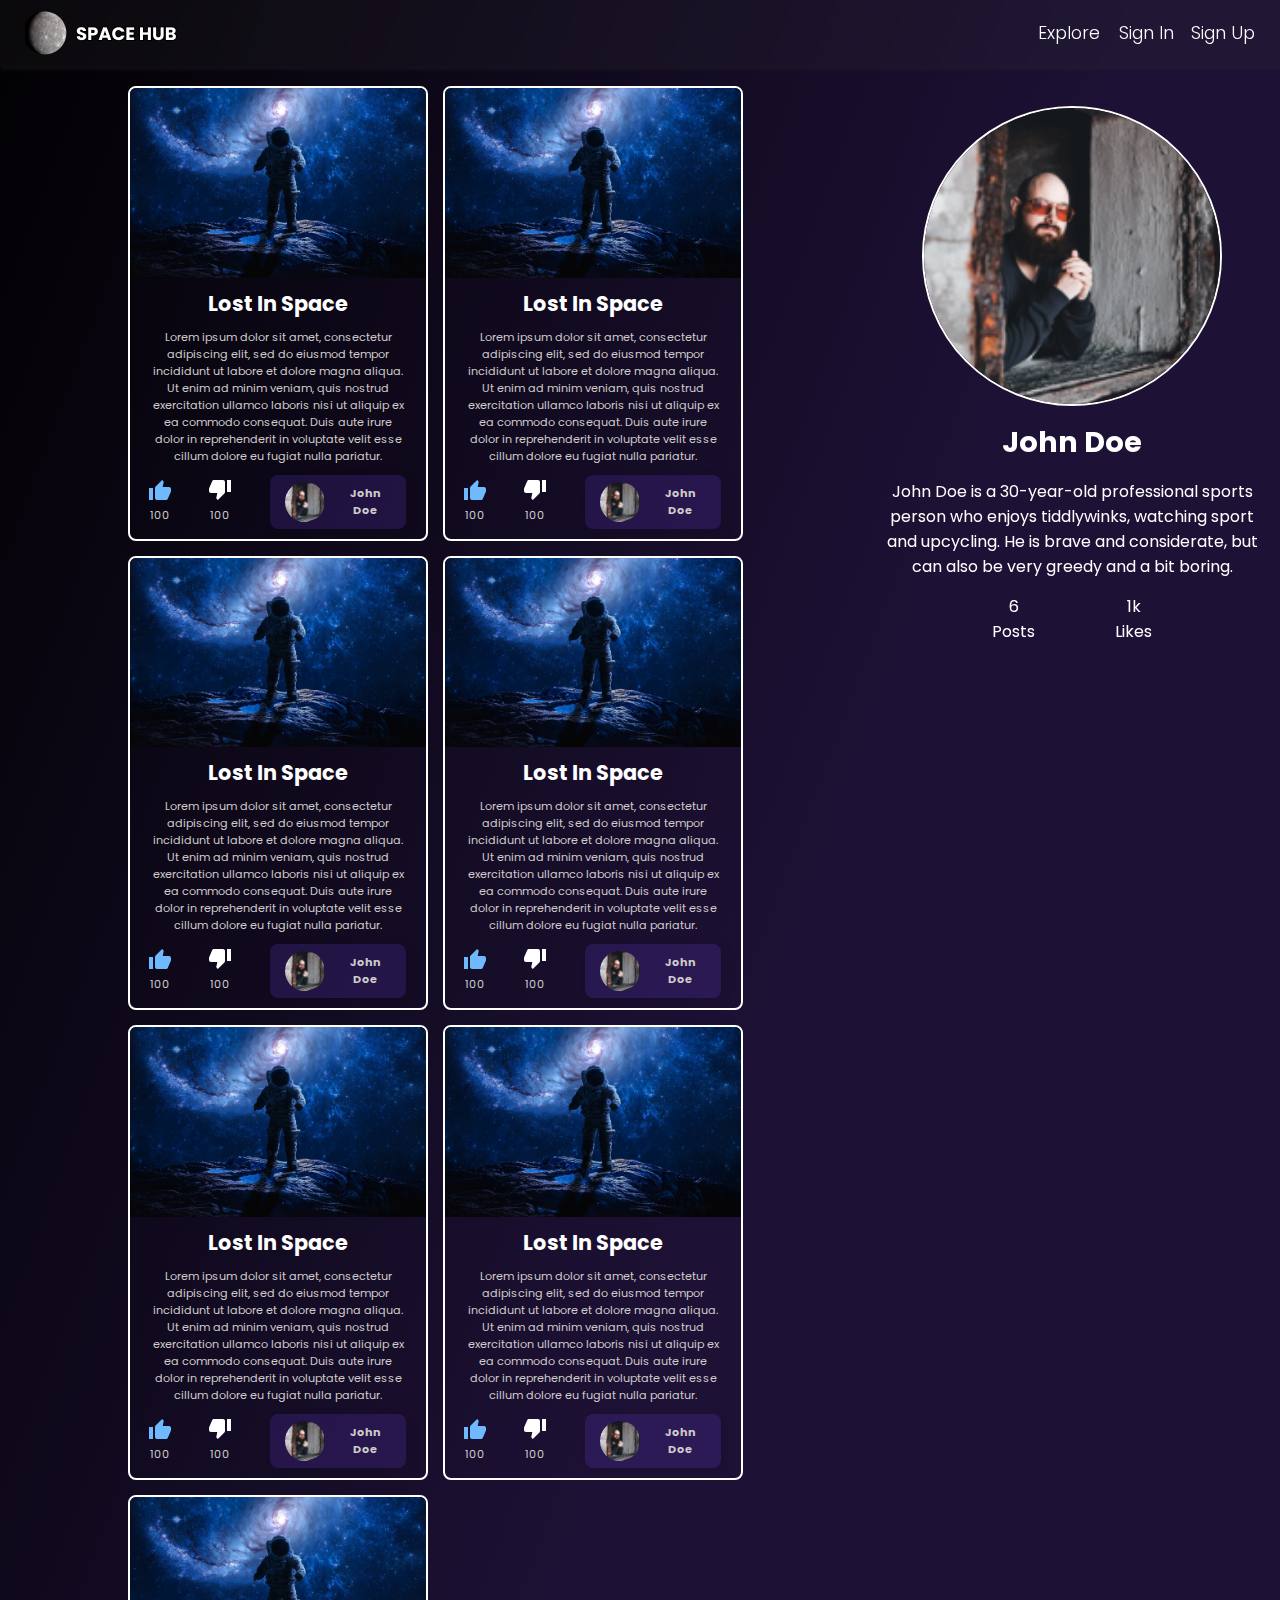
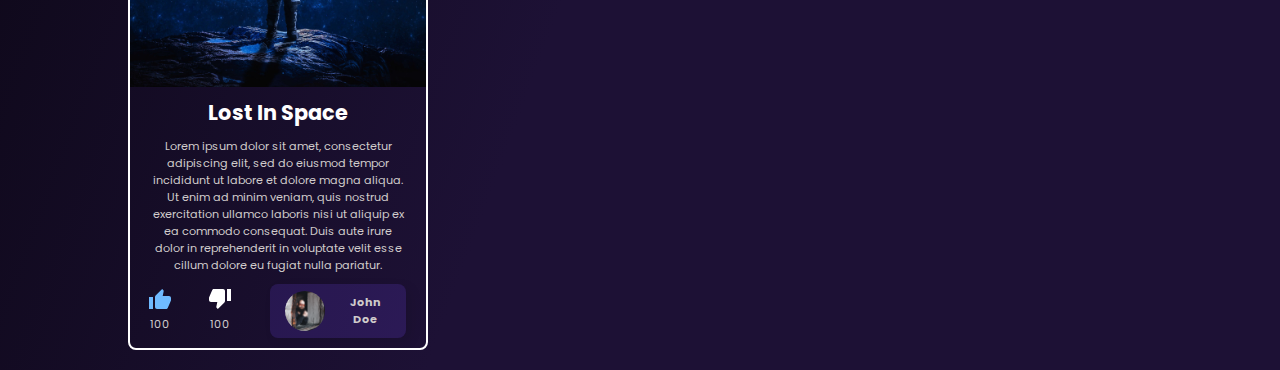
==== templates/profile.html @ 118d3863 "new" ====
<!DOCTYPE html>
<html lang="en">
  <head>
    <meta charset="UTF-8" />
    <meta http-equiv="X-UA-Compatible" content="IE=edge" />
    <meta name="viewport" content="width=device-width, initial-scale=1.0" />
    <title>SPACE HUB | My Profile</title>
    <link rel="stylesheet" href="../css/style.css" />
    <link rel="stylesheet" href="../css/profile.css" />
  </head>
  <body>
    <header>
      <div class="container navbar">
        <img src="../assets/SH_logo.png" alt="logo" />
        <div class="navbar__navigations">
          <a href="./explore.html">Explore</a>
          <a href="./signin.html">Sign In</a>
          <a href="./signup.html">Sign Up</a>
        </div>
      </div>
    </header>

    <main class="container">
      <div class="post--list">
        <div class="card">
          <img src="../assets/astronaut.png" id="post-img" />
          <h3>Lost In Space</h3>
          <p>
            Lorem ipsum dolor sit amet, consectetur adipiscing elit, sed do
            eiusmod tempor incididunt ut labore et dolore magna aliqua. Ut enim
            ad minim veniam, quis nostrud exercitation ullamco laboris nisi ut
            aliquip ex ea commodo consequat. Duis aute irure dolor in
            reprehenderit in voluptate velit esse cillum dolore eu fugiat nulla
            pariatur.
          </p>
          <div class="card-interactions">
            <div class="card-interactions__buttons">
              <div>
                <svg
                  width="22"
                  height="20"
                  viewBox="0 0 22 20"
                  fill="none"
                  xmlns="http://www.w3.org/2000/svg"
                >
                  <path
                    d="M0 20H4V8H0V20ZM22 9C22 7.9 21.1 7 20 7H13.69L14.64 2.43L14.67 2.11C14.67 1.7 14.5 1.32 14.23 1.05L13.17 0L6.59 6.59C6.22 6.95 6 7.45 6 8V18C6 19.1 6.9 20 8 20H17C17.83 20 18.54 19.5 18.84 18.78L21.86 11.73C21.95 11.5 22 11.26 22 11V9Z"
                    fill="#6FBAFF"
                  />
                </svg>
                <p>100</p>
              </div>
              <div>
                <svg
                  width="22"
                  height="20"
                  viewBox="0 0 22 20"
                  fill="none"
                  xmlns="http://www.w3.org/2000/svg"
                >
                  <path
                    d="M14 0H5C4.17 0 3.46 0.5 3.16 1.22L0.14 8.27C0.05 8.5 0 8.74 0 9V11C0 12.1 0.9 13 2 13H8.31L7.36 17.57L7.33 17.89C7.33 18.3 7.5 18.68 7.77 18.95L8.83 20L15.42 13.41C15.78 13.05 16 12.55 16 12V2C16 0.9 15.1 0 14 0ZM18 0V12H22V0H18Z"
                    fill="white"
                  />
                </svg>
                <p>100</p>
              </div>
            </div>

            <div class="profile__button">
              <img src="../assets/profile.png" />
              <p>John Doe</p>
            </div>
          </div>
        </div>

        <div class="card">
          <img src="../assets/astronaut.png" id="post-img" />
          <h3>Lost In Space</h3>
          <p>
            Lorem ipsum dolor sit amet, consectetur adipiscing elit, sed do
            eiusmod tempor incididunt ut labore et dolore magna aliqua. Ut enim
            ad minim veniam, quis nostrud exercitation ullamco laboris nisi ut
            aliquip ex ea commodo consequat. Duis aute irure dolor in
            reprehenderit in voluptate velit esse cillum dolore eu fugiat nulla
            pariatur.
          </p>
          <div class="card-interactions">
            <div class="card-interactions__buttons">
              <div>
                <svg
                  width="22"
                  height="20"
                  viewBox="0 0 22 20"
                  fill="none"
                  xmlns="http://www.w3.org/2000/svg"
                >
                  <path
                    d="M0 20H4V8H0V20ZM22 9C22 7.9 21.1 7 20 7H13.69L14.64 2.43L14.67 2.11C14.67 1.7 14.5 1.32 14.23 1.05L13.17 0L6.59 6.59C6.22 6.95 6 7.45 6 8V18C6 19.1 6.9 20 8 20H17C17.83 20 18.54 19.5 18.84 18.78L21.86 11.73C21.95 11.5 22 11.26 22 11V9Z"
                    fill="#6FBAFF"
                  />
                </svg>
                <p>100</p>
              </div>
              <div>
                <svg
                  width="22"
                  height="20"
                  viewBox="0 0 22 20"
                  fill="none"
                  xmlns="http://www.w3.org/2000/svg"
                >
                  <path
                    d="M14 0H5C4.17 0 3.46 0.5 3.16 1.22L0.14 8.27C0.05 8.5 0 8.74 0 9V11C0 12.1 0.9 13 2 13H8.31L7.36 17.57L7.33 17.89C7.33 18.3 7.5 18.68 7.77 18.95L8.83 20L15.42 13.41C15.78 13.05 16 12.55 16 12V2C16 0.9 15.1 0 14 0ZM18 0V12H22V0H18Z"
                    fill="white"
                  />
                </svg>
                <p>100</p>
              </div>
            </div>

            <div class="profile__button">
              <img src="../assets/profile.png" />
              <p>John Doe</p>
            </div>
          </div>
        </div>

        <div class="card">
          <img src="../assets/astronaut.png" id="post-img" />
          <h3>Lost In Space</h3>
          <p>
            Lorem ipsum dolor sit amet, consectetur adipiscing elit, sed do
            eiusmod tempor incididunt ut labore et dolore magna aliqua. Ut enim
            ad minim veniam, quis nostrud exercitation ullamco laboris nisi ut
            aliquip ex ea commodo consequat. Duis aute irure dolor in
            reprehenderit in voluptate velit esse cillum dolore eu fugiat nulla
            pariatur.
          </p>
          <div class="card-interactions">
            <div class="card-interactions__buttons">
              <div>
                <svg
                  width="22"
                  height="20"
                  viewBox="0 0 22 20"
                  fill="none"
                  xmlns="http://www.w3.org/2000/svg"
                >
                  <path
                    d="M0 20H4V8H0V20ZM22 9C22 7.9 21.1 7 20 7H13.69L14.64 2.43L14.67 2.11C14.67 1.7 14.5 1.32 14.23 1.05L13.17 0L6.59 6.59C6.22 6.95 6 7.45 6 8V18C6 19.1 6.9 20 8 20H17C17.83 20 18.54 19.5 18.84 18.78L21.86 11.73C21.95 11.5 22 11.26 22 11V9Z"
                    fill="#6FBAFF"
                  />
                </svg>
                <p>100</p>
              </div>
              <div>
                <svg
                  width="22"
                  height="20"
                  viewBox="0 0 22 20"
                  fill="none"
                  xmlns="http://www.w3.org/2000/svg"
                >
                  <path
                    d="M14 0H5C4.17 0 3.46 0.5 3.16 1.22L0.14 8.27C0.05 8.5 0 8.74 0 9V11C0 12.1 0.9 13 2 13H8.31L7.36 17.57L7.33 17.89C7.33 18.3 7.5 18.68 7.77 18.95L8.83 20L15.42 13.41C15.78 13.05 16 12.55 16 12V2C16 0.9 15.1 0 14 0ZM18 0V12H22V0H18Z"
                    fill="white"
                  />
                </svg>
                <p>100</p>
              </div>
            </div>

            <div class="profile__button">
              <img src="../assets/profile.png" />
              <p>John Doe</p>
            </div>
          </div>
        </div>

        <div class="card">
          <img src="../assets/astronaut.png" id="post-img" />
          <h3>Lost In Space</h3>
          <p>
            Lorem ipsum dolor sit amet, consectetur adipiscing elit, sed do
            eiusmod tempor incididunt ut labore et dolore magna aliqua. Ut enim
            ad minim veniam, quis nostrud exercitation ullamco laboris nisi ut
            aliquip ex ea commodo consequat. Duis aute irure dolor in
            reprehenderit in voluptate velit esse cillum dolore eu fugiat nulla
            pariatur.
          </p>
          <div class="card-interactions">
            <div class="card-interactions__buttons">
              <div>
                <svg
                  width="22"
                  height="20"
                  viewBox="0 0 22 20"
                  fill="none"
                  xmlns="http://www.w3.org/2000/svg"
                >
                  <path
                    d="M0 20H4V8H0V20ZM22 9C22 7.9 21.1 7 20 7H13.69L14.64 2.43L14.67 2.11C14.67 1.7 14.5 1.32 14.23 1.05L13.17 0L6.59 6.59C6.22 6.95 6 7.45 6 8V18C6 19.1 6.9 20 8 20H17C17.83 20 18.54 19.5 18.84 18.78L21.86 11.73C21.95 11.5 22 11.26 22 11V9Z"
                    fill="#6FBAFF"
                  />
                </svg>
                <p>100</p>
              </div>
              <div>
                <svg
                  width="22"
                  height="20"
                  viewBox="0 0 22 20"
                  fill="none"
                  xmlns="http://www.w3.org/2000/svg"
                >
                  <path
                    d="M14 0H5C4.17 0 3.46 0.5 3.16 1.22L0.14 8.27C0.05 8.5 0 8.74 0 9V11C0 12.1 0.9 13 2 13H8.31L7.36 17.57L7.33 17.89C7.33 18.3 7.5 18.68 7.77 18.95L8.83 20L15.42 13.41C15.78 13.05 16 12.55 16 12V2C16 0.9 15.1 0 14 0ZM18 0V12H22V0H18Z"
                    fill="white"
                  />
                </svg>
                <p>100</p>
              </div>
            </div>

            <div class="profile__button">
              <img src="../assets/profile.png" />
              <p>John Doe</p>
            </div>
          </div>
        </div>
        <div class="card">
          <img src="../assets/astronaut.png" id="post-img" />
          <h3>Lost In Space</h3>
          <p>
            Lorem ipsum dolor sit amet, consectetur adipiscing elit, sed do
            eiusmod tempor incididunt ut labore et dolore magna aliqua. Ut enim
            ad minim veniam, quis nostrud exercitation ullamco laboris nisi ut
            aliquip ex ea commodo consequat. Duis aute irure dolor in
            reprehenderit in voluptate velit esse cillum dolore eu fugiat nulla
            pariatur.
          </p>
          <div class="card-interactions">
            <div class="card-interactions__buttons">
              <div>
                <svg
                  width="22"
                  height="20"
                  viewBox="0 0 22 20"
                  fill="none"
                  xmlns="http://www.w3.org/2000/svg"
                >
                  <path
                    d="M0 20H4V8H0V20ZM22 9C22 7.9 21.1 7 20 7H13.69L14.64 2.43L14.67 2.11C14.67 1.7 14.5 1.32 14.23 1.05L13.17 0L6.59 6.59C6.22 6.95 6 7.45 6 8V18C6 19.1 6.9 20 8 20H17C17.83 20 18.54 19.5 18.84 18.78L21.86 11.73C21.95 11.5 22 11.26 22 11V9Z"
                    fill="#6FBAFF"
                  />
                </svg>
                <p>100</p>
              </div>
              <div>
                <svg
                  width="22"
                  height="20"
                  viewBox="0 0 22 20"
                  fill="none"
                  xmlns="http://www.w3.org/2000/svg"
                >
                  <path
                    d="M14 0H5C4.17 0 3.46 0.5 3.16 1.22L0.14 8.27C0.05 8.5 0 8.74 0 9V11C0 12.1 0.9 13 2 13H8.31L7.36 17.57L7.33 17.89C7.33 18.3 7.5 18.68 7.77 18.95L8.83 20L15.42 13.41C15.78 13.05 16 12.55 16 12V2C16 0.9 15.1 0 14 0ZM18 0V12H22V0H18Z"
                    fill="white"
                  />
                </svg>
                <p>100</p>
              </div>
            </div>

            <div class="profile__button">
              <img src="../assets/profile.png" />
              <p>John Doe</p>
            </div>
          </div>
        </div>
        <div class="card">
          <img src="../assets/astronaut.png" id="post-img" />
          <h3>Lost In Space</h3>
          <p>
            Lorem ipsum dolor sit amet, consectetur adipiscing elit, sed do
            eiusmod tempor incididunt ut labore et dolore magna aliqua. Ut enim
            ad minim veniam, quis nostrud exercitation ullamco laboris nisi ut
            aliquip ex ea commodo consequat. Duis aute irure dolor in
            reprehenderit in voluptate velit esse cillum dolore eu fugiat nulla
            pariatur.
          </p>
          <div class="card-interactions">
            <div class="card-interactions__buttons">
              <div>
                <svg
                  width="22"
                  height="20"
                  viewBox="0 0 22 20"
                  fill="none"
                  xmlns="http://www.w3.org/2000/svg"
                >
                  <path
                    d="M0 20H4V8H0V20ZM22 9C22 7.9 21.1 7 20 7H13.69L14.64 2.43L14.67 2.11C14.67 1.7 14.5 1.32 14.23 1.05L13.17 0L6.59 6.59C6.22 6.95 6 7.45 6 8V18C6 19.1 6.9 20 8 20H17C17.83 20 18.54 19.5 18.84 18.78L21.86 11.73C21.95 11.5 22 11.26 22 11V9Z"
                    fill="#6FBAFF"
                  />
                </svg>
                <p>100</p>
              </div>
              <div>
                <svg
                  width="22"
                  height="20"
                  viewBox="0 0 22 20"
                  fill="none"
                  xmlns="http://www.w3.org/2000/svg"
                >
                  <path
                    d="M14 0H5C4.17 0 3.46 0.5 3.16 1.22L0.14 8.27C0.05 8.5 0 8.74 0 9V11C0 12.1 0.9 13 2 13H8.31L7.36 17.57L7.33 17.89C7.33 18.3 7.5 18.68 7.77 18.95L8.83 20L15.42 13.41C15.78 13.05 16 12.55 16 12V2C16 0.9 15.1 0 14 0ZM18 0V12H22V0H18Z"
                    fill="white"
                  />
                </svg>
                <p>100</p>
              </div>
            </div>

            <div class="profile__button">
              <img src="../assets/profile.png" />
              <p>John Doe</p>
            </div>
          </div>
        </div>
        <div class="card">
          <img src="../assets/astronaut.png" id="post-img" />
          <h3>Lost In Space</h3>
          <p>
            Lorem ipsum dolor sit amet, consectetur adipiscing elit, sed do
            eiusmod tempor incididunt ut labore et dolore magna aliqua. Ut enim
            ad minim veniam, quis nostrud exercitation ullamco laboris nisi ut
            aliquip ex ea commodo consequat. Duis aute irure dolor in
            reprehenderit in voluptate velit esse cillum dolore eu fugiat nulla
            pariatur.
          </p>
          <div class="card-interactions">
            <div class="card-interactions__buttons">
              <div>
                <svg
                  width="22"
                  height="20"
                  viewBox="0 0 22 20"
                  fill="none"
                  xmlns="http://www.w3.org/2000/svg"
                >
                  <path
                    d="M0 20H4V8H0V20ZM22 9C22 7.9 21.1 7 20 7H13.69L14.64 2.43L14.67 2.11C14.67 1.7 14.5 1.32 14.23 1.05L13.17 0L6.59 6.59C6.22 6.95 6 7.45 6 8V18C6 19.1 6.9 20 8 20H17C17.83 20 18.54 19.5 18.84 18.78L21.86 11.73C21.95 11.5 22 11.26 22 11V9Z"
                    fill="#6FBAFF"
                  />
                </svg>
                <p>100</p>
              </div>
              <div>
                <svg
                  width="22"
                  height="20"
                  viewBox="0 0 22 20"
                  fill="none"
                  xmlns="http://www.w3.org/2000/svg"
                >
                  <path
                    d="M14 0H5C4.17 0 3.46 0.5 3.16 1.22L0.14 8.27C0.05 8.5 0 8.74 0 9V11C0 12.1 0.9 13 2 13H8.31L7.36 17.57L7.33 17.89C7.33 18.3 7.5 18.68 7.77 18.95L8.83 20L15.42 13.41C15.78 13.05 16 12.55 16 12V2C16 0.9 15.1 0 14 0ZM18 0V12H22V0H18Z"
                    fill="white"
                  />
                </svg>
                <p>100</p>
              </div>
            </div>

            <div class="profile__button">
              <img src="../assets/profile.png" />
              <p>John Doe</p>
            </div>
          </div>
        </div>
      </div>

      <aside>
        <div class="profile-details-wrapper">
          <img src="../assets/profile.png" id="profile" />
          <h2>John Doe</h2>
          <p>
            John Doe is a 30-year-old professional sports person who enjoys
            tiddlywinks, watching sport and upcycling. He is brave and
            considerate, but can also be very greedy and a bit boring.
          </p>
          <div class="profile-data">
            <div>
              <p>6</p>
              <p>Posts</p>
            </div>
            <div>
              <p>1k</p>
              <p>Likes</p>
            </div>
          </div>
        </div>
      </aside>
    </main>
  </body>
</html>
---- css/style.css ----
@import url('https://fonts.googleapis.com/css2?family=Poppins&display=swap');

* {
  margin: 0;
  padding: 0;
  box-sizing: border-box;
}

html {
  font-family: 'Poppins', sans-serif;
}

body {
  background: linear-gradient(110.27deg, #020103 0%, #1d1135 57.52%);
  min-height: 100vh;
}

.container {
  max-width: 1800px;
  margin: 0 auto;
}

header {
  padding: 10px;
  background: rgba(51, 51, 51, 0.17);
  box-shadow: 0px 4px 4px rgba(57, 57, 57, 0.21);
  backdrop-filter: blur(4px);
  position: sticky;
  top: 0px;
  z-index: 100;
}
.navbar {
  display: flex;
  justify-content: space-between;
  align-items: center;
  margin: 0 auto;
  padding: 0 15px;
}

.navbar__navigations {
  display: grid;
  grid-template-columns: 1fr 1fr 1fr;
  grid-gap: 13px;
  justify-content: center;
  align-items: center;
  text-align: center;
}

.navbar__navigations a {
  color: #ffffff;
  font-weight: 300;
  font-size: 1.1rem;
  cursor: pointer;
  transition: 500ms;
  text-decoration: none;
}

.navbar__navigations a:hover {
  color: #bbbbbb;
}
---- css/profile.css ----
main {
  width: 80vw;
  padding: 20px 0px 0px 0px;
  display: flex;
  padding-bottom: 20px;
}

.post--list {
  width: 70%;
  display: grid;
  grid-template-columns: repeat(auto-fit, 300px);
  grid-gap: 15px;
}

.profile-details-wrapper {
    position: fixed;
    max-width: 450px;
}

aside {
  width: 30%;
  height: 100%;
  padding: 20px;
}

aside .profile-details-wrapper {
  display: grid;
  grid-template-rows: auto auto auto auto 1fr;
  grid-gap: 15px;
  text-align: center;
  align-items: center;
  justify-content: center;
  color: white;
  /* position: fixed;
  right: 120px; */
}

#profile {
  margin: 0 auto;
  width: 300px;
  max-width: 500px;
  min-width: 250px;
  border-radius: 50%;
  border: 2px solid #ffffff;
}

aside .profile-details-wrapper h2 {
  font-size: 1.8rem;
  font-weight: bolder;
}

.profile-data {
  margin: 0 auto;
  display: grid;
  grid-template-columns: auto auto;
  grid-gap: 40px;
  justify-content: space-between;
}

.card {
  max-width: 500px;
  width: 300px;
  height: fit-content;
  color: white;
  border: 2px solid white;
  display: grid;
  grid-template-rows: auto auto auto 1fr;
  grid-gap: 10px;
  text-align: center;
  border-radius: 8px;
  overflow: hidden;
  cursor: pointer;
}

.card h3 {
  font-size: 1.3rem;
}

.card p {
  font-size: 0.7rem;
  color: #cfcbcb;
}

.card h3,
p {
  margin: 0 20px;
}

#post-img {
  width: 100%;
}

.card-interactions {
  display: grid;
  grid-template-columns: auto auto;
  margin-bottom: 10px;
}

.card-interactions__buttons {
  display: flex;
  justify-content: space-around;
  align-items: center;
}

.profile__button {
  display: flex;
  align-items: center;
  justify-content: space-around;
  padding: 7px 15px;
  margin: 0 20px;
  font-weight: bolder;
  background: rgba(118, 73, 254, 0.17);
  box-shadow: 5px 4px 12px rgba(0, 0, 0, 0.09);
  border-radius: 4px;
  border-radius: 8px;
}

.profile__button p {
  font-size: 0.7rem;
  margin: 0;
  margin-left: 15px;
}

.profile__button img {
  width: 40px;
  border-radius: 50%;
}

.card-interactions__buttons div svg {
  cursor: pointer;
}
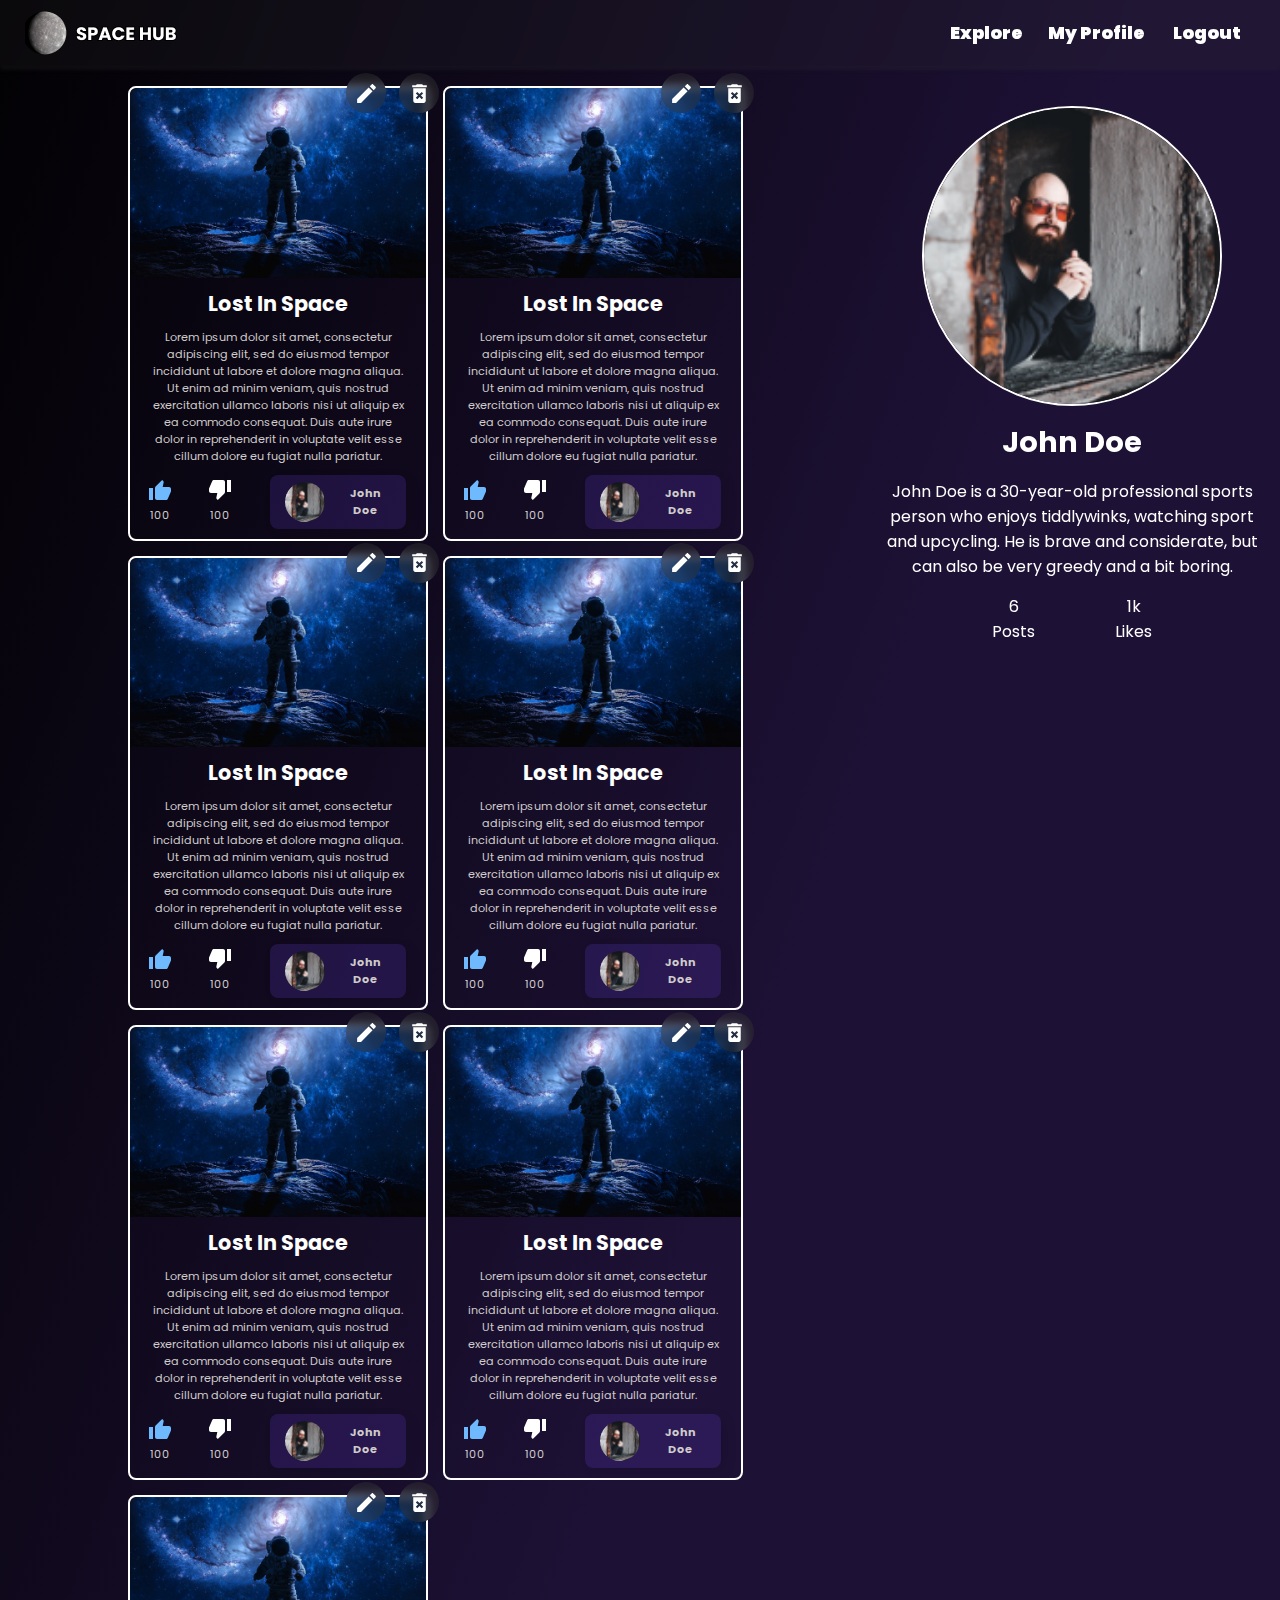
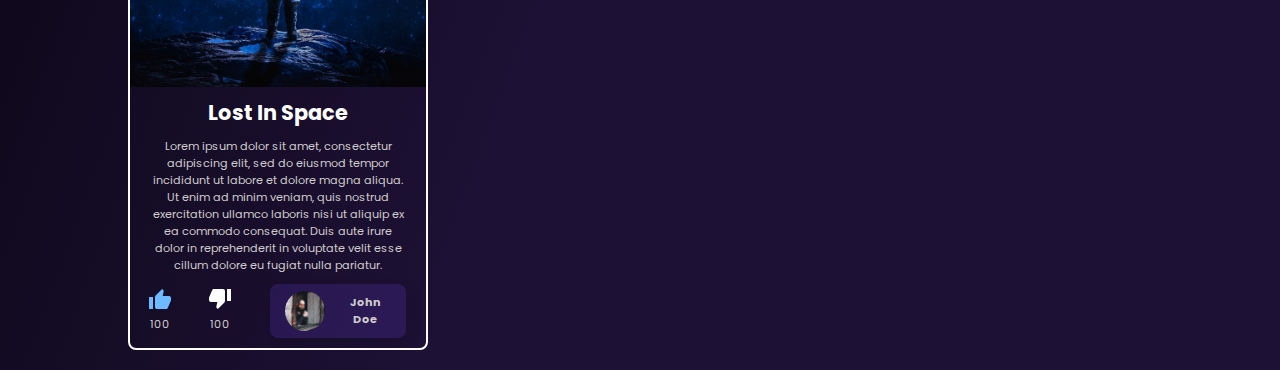
==== commit 6b7a9f0b: "changes" ====
--- a/templates/profile.html
+++ b/templates/profile.html
@@ -14,8 +14,8 @@
         <img src="../assets/SH_logo.png" alt="logo" />
         <div class="navbar__navigations">
           <a href="./explore.html">Explore</a>
-          <a href="./signin.html">Sign In</a>
-          <a href="./signup.html">Sign Up</a>
+          <a href="./profile.html">My Profile</a>
+          <a href="#">Logout</a>
         </div>
       </div>
     </header>
@@ -23,315 +23,357 @@
     <main class="container">
       <div class="post--list">
         <div class="card">
-          <img src="../assets/astronaut.png" id="post-img" />
-          <h3>Lost In Space</h3>
-          <p>
-            Lorem ipsum dolor sit amet, consectetur adipiscing elit, sed do
-            eiusmod tempor incididunt ut labore et dolore magna aliqua. Ut enim
-            ad minim veniam, quis nostrud exercitation ullamco laboris nisi ut
-            aliquip ex ea commodo consequat. Duis aute irure dolor in
-            reprehenderit in voluptate velit esse cillum dolore eu fugiat nulla
-            pariatur.
-          </p>
-          <div class="card-interactions">
-            <div class="card-interactions__buttons">
-              <div>
-                <svg
-                  width="22"
-                  height="20"
-                  viewBox="0 0 22 20"
-                  fill="none"
-                  xmlns="http://www.w3.org/2000/svg"
-                >
-                  <path
-                    d="M0 20H4V8H0V20ZM22 9C22 7.9 21.1 7 20 7H13.69L14.64 2.43L14.67 2.11C14.67 1.7 14.5 1.32 14.23 1.05L13.17 0L6.59 6.59C6.22 6.95 6 7.45 6 8V18C6 19.1 6.9 20 8 20H17C17.83 20 18.54 19.5 18.84 18.78L21.86 11.73C21.95 11.5 22 11.26 22 11V9Z"
-                    fill="#6FBAFF"
-                  />
-                </svg>
-                <p>100</p>
-              </div>
-              <div>
-                <svg
-                  width="22"
-                  height="20"
-                  viewBox="0 0 22 20"
-                  fill="none"
-                  xmlns="http://www.w3.org/2000/svg"
-                >
-                  <path
-                    d="M14 0H5C4.17 0 3.46 0.5 3.16 1.22L0.14 8.27C0.05 8.5 0 8.74 0 9V11C0 12.1 0.9 13 2 13H8.31L7.36 17.57L7.33 17.89C7.33 18.3 7.5 18.68 7.77 18.95L8.83 20L15.42 13.41C15.78 13.05 16 12.55 16 12V2C16 0.9 15.1 0 14 0ZM18 0V12H22V0H18Z"
-                    fill="white"
-                  />
-                </svg>
-                <p>100</p>
-              </div>
-            </div>
-
-            <div class="profile__button">
-              <img src="../assets/profile.png" />
-              <p>John Doe</p>
-            </div>
-          </div>
-        </div>
-
-        <div class="card">
-          <img src="../assets/astronaut.png" id="post-img" />
-          <h3>Lost In Space</h3>
-          <p>
-            Lorem ipsum dolor sit amet, consectetur adipiscing elit, sed do
-            eiusmod tempor incididunt ut labore et dolore magna aliqua. Ut enim
-            ad minim veniam, quis nostrud exercitation ullamco laboris nisi ut
-            aliquip ex ea commodo consequat. Duis aute irure dolor in
-            reprehenderit in voluptate velit esse cillum dolore eu fugiat nulla
-            pariatur.
-          </p>
-          <div class="card-interactions">
-            <div class="card-interactions__buttons">
-              <div>
-                <svg
-                  width="22"
-                  height="20"
-                  viewBox="0 0 22 20"
-                  fill="none"
-                  xmlns="http://www.w3.org/2000/svg"
-                >
-                  <path
-                    d="M0 20H4V8H0V20ZM22 9C22 7.9 21.1 7 20 7H13.69L14.64 2.43L14.67 2.11C14.67 1.7 14.5 1.32 14.23 1.05L13.17 0L6.59 6.59C6.22 6.95 6 7.45 6 8V18C6 19.1 6.9 20 8 20H17C17.83 20 18.54 19.5 18.84 18.78L21.86 11.73C21.95 11.5 22 11.26 22 11V9Z"
-                    fill="#6FBAFF"
-                  />
-                </svg>
-                <p>100</p>
-              </div>
-              <div>
-                <svg
-                  width="22"
-                  height="20"
-                  viewBox="0 0 22 20"
-                  fill="none"
-                  xmlns="http://www.w3.org/2000/svg"
-                >
-                  <path
-                    d="M14 0H5C4.17 0 3.46 0.5 3.16 1.22L0.14 8.27C0.05 8.5 0 8.74 0 9V11C0 12.1 0.9 13 2 13H8.31L7.36 17.57L7.33 17.89C7.33 18.3 7.5 18.68 7.77 18.95L8.83 20L15.42 13.41C15.78 13.05 16 12.55 16 12V2C16 0.9 15.1 0 14 0ZM18 0V12H22V0H18Z"
-                    fill="white"
-                  />
-                </svg>
-                <p>100</p>
-              </div>
-            </div>
-
-            <div class="profile__button">
-              <img src="../assets/profile.png" />
-              <p>John Doe</p>
-            </div>
-          </div>
-        </div>
-
-        <div class="card">
-          <img src="../assets/astronaut.png" id="post-img" />
-          <h3>Lost In Space</h3>
-          <p>
-            Lorem ipsum dolor sit amet, consectetur adipiscing elit, sed do
-            eiusmod tempor incididunt ut labore et dolore magna aliqua. Ut enim
-            ad minim veniam, quis nostrud exercitation ullamco laboris nisi ut
-            aliquip ex ea commodo consequat. Duis aute irure dolor in
-            reprehenderit in voluptate velit esse cillum dolore eu fugiat nulla
-            pariatur.
-          </p>
-          <div class="card-interactions">
-            <div class="card-interactions__buttons">
-              <div>
-                <svg
-                  width="22"
-                  height="20"
-                  viewBox="0 0 22 20"
-                  fill="none"
-                  xmlns="http://www.w3.org/2000/svg"
-                >
-                  <path
-                    d="M0 20H4V8H0V20ZM22 9C22 7.9 21.1 7 20 7H13.69L14.64 2.43L14.67 2.11C14.67 1.7 14.5 1.32 14.23 1.05L13.17 0L6.59 6.59C6.22 6.95 6 7.45 6 8V18C6 19.1 6.9 20 8 20H17C17.83 20 18.54 19.5 18.84 18.78L21.86 11.73C21.95 11.5 22 11.26 22 11V9Z"
-                    fill="#6FBAFF"
-                  />
-                </svg>
-                <p>100</p>
-              </div>
-              <div>
-                <svg
-                  width="22"
-                  height="20"
-                  viewBox="0 0 22 20"
-                  fill="none"
-                  xmlns="http://www.w3.org/2000/svg"
-                >
-                  <path
-                    d="M14 0H5C4.17 0 3.46 0.5 3.16 1.22L0.14 8.27C0.05 8.5 0 8.74 0 9V11C0 12.1 0.9 13 2 13H8.31L7.36 17.57L7.33 17.89C7.33 18.3 7.5 18.68 7.77 18.95L8.83 20L15.42 13.41C15.78 13.05 16 12.55 16 12V2C16 0.9 15.1 0 14 0ZM18 0V12H22V0H18Z"
-                    fill="white"
-                  />
-                </svg>
-                <p>100</p>
-              </div>
-            </div>
-
-            <div class="profile__button">
-              <img src="../assets/profile.png" />
-              <p>John Doe</p>
-            </div>
-          </div>
-        </div>
-
-        <div class="card">
-          <img src="../assets/astronaut.png" id="post-img" />
-          <h3>Lost In Space</h3>
-          <p>
-            Lorem ipsum dolor sit amet, consectetur adipiscing elit, sed do
-            eiusmod tempor incididunt ut labore et dolore magna aliqua. Ut enim
-            ad minim veniam, quis nostrud exercitation ullamco laboris nisi ut
-            aliquip ex ea commodo consequat. Duis aute irure dolor in
-            reprehenderit in voluptate velit esse cillum dolore eu fugiat nulla
-            pariatur.
-          </p>
-          <div class="card-interactions">
-            <div class="card-interactions__buttons">
-              <div>
-                <svg
-                  width="22"
-                  height="20"
-                  viewBox="0 0 22 20"
-                  fill="none"
-                  xmlns="http://www.w3.org/2000/svg"
-                >
-                  <path
-                    d="M0 20H4V8H0V20ZM22 9C22 7.9 21.1 7 20 7H13.69L14.64 2.43L14.67 2.11C14.67 1.7 14.5 1.32 14.23 1.05L13.17 0L6.59 6.59C6.22 6.95 6 7.45 6 8V18C6 19.1 6.9 20 8 20H17C17.83 20 18.54 19.5 18.84 18.78L21.86 11.73C21.95 11.5 22 11.26 22 11V9Z"
-                    fill="#6FBAFF"
-                  />
-                </svg>
-                <p>100</p>
-              </div>
-              <div>
-                <svg
-                  width="22"
-                  height="20"
-                  viewBox="0 0 22 20"
-                  fill="none"
-                  xmlns="http://www.w3.org/2000/svg"
-                >
-                  <path
-                    d="M14 0H5C4.17 0 3.46 0.5 3.16 1.22L0.14 8.27C0.05 8.5 0 8.74 0 9V11C0 12.1 0.9 13 2 13H8.31L7.36 17.57L7.33 17.89C7.33 18.3 7.5 18.68 7.77 18.95L8.83 20L15.42 13.41C15.78 13.05 16 12.55 16 12V2C16 0.9 15.1 0 14 0ZM18 0V12H22V0H18Z"
-                    fill="white"
-                  />
-                </svg>
-                <p>100</p>
-              </div>
-            </div>
-
-            <div class="profile__button">
-              <img src="../assets/profile.png" />
-              <p>John Doe</p>
-            </div>
-          </div>
-        </div>
-        <div class="card">
-          <img src="../assets/astronaut.png" id="post-img" />
-          <h3>Lost In Space</h3>
-          <p>
-            Lorem ipsum dolor sit amet, consectetur adipiscing elit, sed do
-            eiusmod tempor incididunt ut labore et dolore magna aliqua. Ut enim
-            ad minim veniam, quis nostrud exercitation ullamco laboris nisi ut
-            aliquip ex ea commodo consequat. Duis aute irure dolor in
-            reprehenderit in voluptate velit esse cillum dolore eu fugiat nulla
-            pariatur.
-          </p>
-          <div class="card-interactions">
-            <div class="card-interactions__buttons">
-              <div>
-                <svg
-                  width="22"
-                  height="20"
-                  viewBox="0 0 22 20"
-                  fill="none"
-                  xmlns="http://www.w3.org/2000/svg"
-                >
-                  <path
-                    d="M0 20H4V8H0V20ZM22 9C22 7.9 21.1 7 20 7H13.69L14.64 2.43L14.67 2.11C14.67 1.7 14.5 1.32 14.23 1.05L13.17 0L6.59 6.59C6.22 6.95 6 7.45 6 8V18C6 19.1 6.9 20 8 20H17C17.83 20 18.54 19.5 18.84 18.78L21.86 11.73C21.95 11.5 22 11.26 22 11V9Z"
-                    fill="#6FBAFF"
-                  />
-                </svg>
-                <p>100</p>
-              </div>
-              <div>
-                <svg
-                  width="22"
-                  height="20"
-                  viewBox="0 0 22 20"
-                  fill="none"
-                  xmlns="http://www.w3.org/2000/svg"
-                >
-                  <path
-                    d="M14 0H5C4.17 0 3.46 0.5 3.16 1.22L0.14 8.27C0.05 8.5 0 8.74 0 9V11C0 12.1 0.9 13 2 13H8.31L7.36 17.57L7.33 17.89C7.33 18.3 7.5 18.68 7.77 18.95L8.83 20L15.42 13.41C15.78 13.05 16 12.55 16 12V2C16 0.9 15.1 0 14 0ZM18 0V12H22V0H18Z"
-                    fill="white"
-                  />
-                </svg>
-                <p>100</p>
-              </div>
-            </div>
-
-            <div class="profile__button">
-              <img src="../assets/profile.png" />
-              <p>John Doe</p>
-            </div>
-          </div>
-        </div>
-        <div class="card">
-          <img src="../assets/astronaut.png" id="post-img" />
-          <h3>Lost In Space</h3>
-          <p>
-            Lorem ipsum dolor sit amet, consectetur adipiscing elit, sed do
-            eiusmod tempor incididunt ut labore et dolore magna aliqua. Ut enim
-            ad minim veniam, quis nostrud exercitation ullamco laboris nisi ut
-            aliquip ex ea commodo consequat. Duis aute irure dolor in
-            reprehenderit in voluptate velit esse cillum dolore eu fugiat nulla
-            pariatur.
-          </p>
-          <div class="card-interactions">
-            <div class="card-interactions__buttons">
-              <div>
-                <svg
-                  width="22"
-                  height="20"
-                  viewBox="0 0 22 20"
-                  fill="none"
-                  xmlns="http://www.w3.org/2000/svg"
-                >
-                  <path
-                    d="M0 20H4V8H0V20ZM22 9C22 7.9 21.1 7 20 7H13.69L14.64 2.43L14.67 2.11C14.67 1.7 14.5 1.32 14.23 1.05L13.17 0L6.59 6.59C6.22 6.95 6 7.45 6 8V18C6 19.1 6.9 20 8 20H17C17.83 20 18.54 19.5 18.84 18.78L21.86 11.73C21.95 11.5 22 11.26 22 11V9Z"
-                    fill="#6FBAFF"
-                  />
-                </svg>
-                <p>100</p>
-              </div>
-              <div>
-                <svg
-                  width="22"
-                  height="20"
-                  viewBox="0 0 22 20"
-                  fill="none"
-                  xmlns="http://www.w3.org/2000/svg"
-                >
-                  <path
-                    d="M14 0H5C4.17 0 3.46 0.5 3.16 1.22L0.14 8.27C0.05 8.5 0 8.74 0 9V11C0 12.1 0.9 13 2 13H8.31L7.36 17.57L7.33 17.89C7.33 18.3 7.5 18.68 7.77 18.95L8.83 20L15.42 13.41C15.78 13.05 16 12.55 16 12V2C16 0.9 15.1 0 14 0ZM18 0V12H22V0H18Z"
-                    fill="white"
-                  />
-                </svg>
-                <p>100</p>
-              </div>
-            </div>
-
-            <div class="profile__button">
-              <img src="../assets/profile.png" />
-              <p>John Doe</p>
-            </div>
-          </div>
-        </div>
-        <div class="card">
+          <div class="edit">
+            <img src="../assets/edit.svg" />
+          </div>
+          <div class="delete">
+            <img src="../assets/delete.svg" />
+          </div>
+          <img src="../assets/astronaut.png" id="post-img" />
+          <h3>Lost In Space</h3>
+          <p>
+            Lorem ipsum dolor sit amet, consectetur adipiscing elit, sed do
+            eiusmod tempor incididunt ut labore et dolore magna aliqua. Ut enim
+            ad minim veniam, quis nostrud exercitation ullamco laboris nisi ut
+            aliquip ex ea commodo consequat. Duis aute irure dolor in
+            reprehenderit in voluptate velit esse cillum dolore eu fugiat nulla
+            pariatur.
+          </p>
+          <div class="card-interactions">
+            <div class="card-interactions__buttons">
+              <div>
+                <svg
+                  width="22"
+                  height="20"
+                  viewBox="0 0 22 20"
+                  fill="none"
+                  xmlns="http://www.w3.org/2000/svg"
+                >
+                  <path
+                    d="M0 20H4V8H0V20ZM22 9C22 7.9 21.1 7 20 7H13.69L14.64 2.43L14.67 2.11C14.67 1.7 14.5 1.32 14.23 1.05L13.17 0L6.59 6.59C6.22 6.95 6 7.45 6 8V18C6 19.1 6.9 20 8 20H17C17.83 20 18.54 19.5 18.84 18.78L21.86 11.73C21.95 11.5 22 11.26 22 11V9Z"
+                    fill="#6FBAFF"
+                  />
+                </svg>
+                <p>100</p>
+              </div>
+              <div>
+                <svg
+                  width="22"
+                  height="20"
+                  viewBox="0 0 22 20"
+                  fill="none"
+                  xmlns="http://www.w3.org/2000/svg"
+                >
+                  <path
+                    d="M14 0H5C4.17 0 3.46 0.5 3.16 1.22L0.14 8.27C0.05 8.5 0 8.74 0 9V11C0 12.1 0.9 13 2 13H8.31L7.36 17.57L7.33 17.89C7.33 18.3 7.5 18.68 7.77 18.95L8.83 20L15.42 13.41C15.78 13.05 16 12.55 16 12V2C16 0.9 15.1 0 14 0ZM18 0V12H22V0H18Z"
+                    fill="white"
+                  />
+                </svg>
+                <p>100</p>
+              </div>
+            </div>
+
+            <div class="profile__button">
+              <img src="../assets/profile.png" />
+              <p>John Doe</p>
+            </div>
+          </div>
+        </div>
+
+        <div class="card">
+          <div class="edit">
+            <img src="../assets/edit.svg" />
+          </div>
+          <div class="delete">
+            <img src="../assets/delete.svg" />
+          </div>
+          <img src="../assets/astronaut.png" id="post-img" />
+          <h3>Lost In Space</h3>
+          <p>
+            Lorem ipsum dolor sit amet, consectetur adipiscing elit, sed do
+            eiusmod tempor incididunt ut labore et dolore magna aliqua. Ut enim
+            ad minim veniam, quis nostrud exercitation ullamco laboris nisi ut
+            aliquip ex ea commodo consequat. Duis aute irure dolor in
+            reprehenderit in voluptate velit esse cillum dolore eu fugiat nulla
+            pariatur.
+          </p>
+          <div class="card-interactions">
+            <div class="card-interactions__buttons">
+              <div>
+                <svg
+                  width="22"
+                  height="20"
+                  viewBox="0 0 22 20"
+                  fill="none"
+                  xmlns="http://www.w3.org/2000/svg"
+                >
+                  <path
+                    d="M0 20H4V8H0V20ZM22 9C22 7.9 21.1 7 20 7H13.69L14.64 2.43L14.67 2.11C14.67 1.7 14.5 1.32 14.23 1.05L13.17 0L6.59 6.59C6.22 6.95 6 7.45 6 8V18C6 19.1 6.9 20 8 20H17C17.83 20 18.54 19.5 18.84 18.78L21.86 11.73C21.95 11.5 22 11.26 22 11V9Z"
+                    fill="#6FBAFF"
+                  />
+                </svg>
+                <p>100</p>
+              </div>
+              <div>
+                <svg
+                  width="22"
+                  height="20"
+                  viewBox="0 0 22 20"
+                  fill="none"
+                  xmlns="http://www.w3.org/2000/svg"
+                >
+                  <path
+                    d="M14 0H5C4.17 0 3.46 0.5 3.16 1.22L0.14 8.27C0.05 8.5 0 8.74 0 9V11C0 12.1 0.9 13 2 13H8.31L7.36 17.57L7.33 17.89C7.33 18.3 7.5 18.68 7.77 18.95L8.83 20L15.42 13.41C15.78 13.05 16 12.55 16 12V2C16 0.9 15.1 0 14 0ZM18 0V12H22V0H18Z"
+                    fill="white"
+                  />
+                </svg>
+                <p>100</p>
+              </div>
+            </div>
+
+            <div class="profile__button">
+              <img src="../assets/profile.png" />
+              <p>John Doe</p>
+            </div>
+          </div>
+        </div>
+
+        <div class="card">
+          <div class="edit">
+            <img src="../assets/edit.svg" />
+          </div>
+          <div class="delete">
+            <img src="../assets/delete.svg" />
+          </div>
+          <img src="../assets/astronaut.png" id="post-img" />
+          <h3>Lost In Space</h3>
+          <p>
+            Lorem ipsum dolor sit amet, consectetur adipiscing elit, sed do
+            eiusmod tempor incididunt ut labore et dolore magna aliqua. Ut enim
+            ad minim veniam, quis nostrud exercitation ullamco laboris nisi ut
+            aliquip ex ea commodo consequat. Duis aute irure dolor in
+            reprehenderit in voluptate velit esse cillum dolore eu fugiat nulla
+            pariatur.
+          </p>
+          <div class="card-interactions">
+            <div class="card-interactions__buttons">
+              <div>
+                <svg
+                  width="22"
+                  height="20"
+                  viewBox="0 0 22 20"
+                  fill="none"
+                  xmlns="http://www.w3.org/2000/svg"
+                >
+                  <path
+                    d="M0 20H4V8H0V20ZM22 9C22 7.9 21.1 7 20 7H13.69L14.64 2.43L14.67 2.11C14.67 1.7 14.5 1.32 14.23 1.05L13.17 0L6.59 6.59C6.22 6.95 6 7.45 6 8V18C6 19.1 6.9 20 8 20H17C17.83 20 18.54 19.5 18.84 18.78L21.86 11.73C21.95 11.5 22 11.26 22 11V9Z"
+                    fill="#6FBAFF"
+                  />
+                </svg>
+                <p>100</p>
+              </div>
+              <div>
+                <svg
+                  width="22"
+                  height="20"
+                  viewBox="0 0 22 20"
+                  fill="none"
+                  xmlns="http://www.w3.org/2000/svg"
+                >
+                  <path
+                    d="M14 0H5C4.17 0 3.46 0.5 3.16 1.22L0.14 8.27C0.05 8.5 0 8.74 0 9V11C0 12.1 0.9 13 2 13H8.31L7.36 17.57L7.33 17.89C7.33 18.3 7.5 18.68 7.77 18.95L8.83 20L15.42 13.41C15.78 13.05 16 12.55 16 12V2C16 0.9 15.1 0 14 0ZM18 0V12H22V0H18Z"
+                    fill="white"
+                  />
+                </svg>
+                <p>100</p>
+              </div>
+            </div>
+
+            <div class="profile__button">
+              <img src="../assets/profile.png" />
+              <p>John Doe</p>
+            </div>
+          </div>
+        </div>
+
+        <div class="card">
+          <div class="edit">
+            <img src="../assets/edit.svg" />
+          </div>
+          <div class="delete">
+            <img src="../assets/delete.svg" />
+          </div>
+          <img src="../assets/astronaut.png" id="post-img" />
+          <h3>Lost In Space</h3>
+          <p>
+            Lorem ipsum dolor sit amet, consectetur adipiscing elit, sed do
+            eiusmod tempor incididunt ut labore et dolore magna aliqua. Ut enim
+            ad minim veniam, quis nostrud exercitation ullamco laboris nisi ut
+            aliquip ex ea commodo consequat. Duis aute irure dolor in
+            reprehenderit in voluptate velit esse cillum dolore eu fugiat nulla
+            pariatur.
+          </p>
+          <div class="card-interactions">
+            <div class="card-interactions__buttons">
+              <div>
+                <svg
+                  width="22"
+                  height="20"
+                  viewBox="0 0 22 20"
+                  fill="none"
+                  xmlns="http://www.w3.org/2000/svg"
+                >
+                  <path
+                    d="M0 20H4V8H0V20ZM22 9C22 7.9 21.1 7 20 7H13.69L14.64 2.43L14.67 2.11C14.67 1.7 14.5 1.32 14.23 1.05L13.17 0L6.59 6.59C6.22 6.95 6 7.45 6 8V18C6 19.1 6.9 20 8 20H17C17.83 20 18.54 19.5 18.84 18.78L21.86 11.73C21.95 11.5 22 11.26 22 11V9Z"
+                    fill="#6FBAFF"
+                  />
+                </svg>
+                <p>100</p>
+              </div>
+              <div>
+                <svg
+                  width="22"
+                  height="20"
+                  viewBox="0 0 22 20"
+                  fill="none"
+                  xmlns="http://www.w3.org/2000/svg"
+                >
+                  <path
+                    d="M14 0H5C4.17 0 3.46 0.5 3.16 1.22L0.14 8.27C0.05 8.5 0 8.74 0 9V11C0 12.1 0.9 13 2 13H8.31L7.36 17.57L7.33 17.89C7.33 18.3 7.5 18.68 7.77 18.95L8.83 20L15.42 13.41C15.78 13.05 16 12.55 16 12V2C16 0.9 15.1 0 14 0ZM18 0V12H22V0H18Z"
+                    fill="white"
+                  />
+                </svg>
+                <p>100</p>
+              </div>
+            </div>
+
+            <div class="profile__button">
+              <img src="../assets/profile.png" />
+              <p>John Doe</p>
+            </div>
+          </div>
+        </div>
+        <div class="card">
+          <div class="edit">
+            <img src="../assets/edit.svg" />
+          </div>
+          <div class="delete">
+            <img src="../assets/delete.svg" />
+          </div>
+          <img src="../assets/astronaut.png" id="post-img" />
+          <h3>Lost In Space</h3>
+          <p>
+            Lorem ipsum dolor sit amet, consectetur adipiscing elit, sed do
+            eiusmod tempor incididunt ut labore et dolore magna aliqua. Ut enim
+            ad minim veniam, quis nostrud exercitation ullamco laboris nisi ut
+            aliquip ex ea commodo consequat. Duis aute irure dolor in
+            reprehenderit in voluptate velit esse cillum dolore eu fugiat nulla
+            pariatur.
+          </p>
+          <div class="card-interactions">
+            <div class="card-interactions__buttons">
+              <div>
+                <svg
+                  width="22"
+                  height="20"
+                  viewBox="0 0 22 20"
+                  fill="none"
+                  xmlns="http://www.w3.org/2000/svg"
+                >
+                  <path
+                    d="M0 20H4V8H0V20ZM22 9C22 7.9 21.1 7 20 7H13.69L14.64 2.43L14.67 2.11C14.67 1.7 14.5 1.32 14.23 1.05L13.17 0L6.59 6.59C6.22 6.95 6 7.45 6 8V18C6 19.1 6.9 20 8 20H17C17.83 20 18.54 19.5 18.84 18.78L21.86 11.73C21.95 11.5 22 11.26 22 11V9Z"
+                    fill="#6FBAFF"
+                  />
+                </svg>
+                <p>100</p>
+              </div>
+              <div>
+                <svg
+                  width="22"
+                  height="20"
+                  viewBox="0 0 22 20"
+                  fill="none"
+                  xmlns="http://www.w3.org/2000/svg"
+                >
+                  <path
+                    d="M14 0H5C4.17 0 3.46 0.5 3.16 1.22L0.14 8.27C0.05 8.5 0 8.74 0 9V11C0 12.1 0.9 13 2 13H8.31L7.36 17.57L7.33 17.89C7.33 18.3 7.5 18.68 7.77 18.95L8.83 20L15.42 13.41C15.78 13.05 16 12.55 16 12V2C16 0.9 15.1 0 14 0ZM18 0V12H22V0H18Z"
+                    fill="white"
+                  />
+                </svg>
+                <p>100</p>
+              </div>
+            </div>
+
+            <div class="profile__button">
+              <img src="../assets/profile.png" />
+              <p>John Doe</p>
+            </div>
+          </div>
+        </div>
+        <div class="card">
+          <div class="edit">
+            <img src="../assets/edit.svg" />
+          </div>
+          <div class="delete">
+            <img src="../assets/delete.svg" />
+          </div>
+          <img src="../assets/astronaut.png" id="post-img" />
+          <h3>Lost In Space</h3>
+          <p>
+            Lorem ipsum dolor sit amet, consectetur adipiscing elit, sed do
+            eiusmod tempor incididunt ut labore et dolore magna aliqua. Ut enim
+            ad minim veniam, quis nostrud exercitation ullamco laboris nisi ut
+            aliquip ex ea commodo consequat. Duis aute irure dolor in
+            reprehenderit in voluptate velit esse cillum dolore eu fugiat nulla
+            pariatur.
+          </p>
+          <div class="card-interactions">
+            <div class="card-interactions__buttons">
+              <div>
+                <svg
+                  width="22"
+                  height="20"
+                  viewBox="0 0 22 20"
+                  fill="none"
+                  xmlns="http://www.w3.org/2000/svg"
+                >
+                  <path
+                    d="M0 20H4V8H0V20ZM22 9C22 7.9 21.1 7 20 7H13.69L14.64 2.43L14.67 2.11C14.67 1.7 14.5 1.32 14.23 1.05L13.17 0L6.59 6.59C6.22 6.95 6 7.45 6 8V18C6 19.1 6.9 20 8 20H17C17.83 20 18.54 19.5 18.84 18.78L21.86 11.73C21.95 11.5 22 11.26 22 11V9Z"
+                    fill="#6FBAFF"
+                  />
+                </svg>
+                <p>100</p>
+              </div>
+              <div>
+                <svg
+                  width="22"
+                  height="20"
+                  viewBox="0 0 22 20"
+                  fill="none"
+                  xmlns="http://www.w3.org/2000/svg"
+                >
+                  <path
+                    d="M14 0H5C4.17 0 3.46 0.5 3.16 1.22L0.14 8.27C0.05 8.5 0 8.74 0 9V11C0 12.1 0.9 13 2 13H8.31L7.36 17.57L7.33 17.89C7.33 18.3 7.5 18.68 7.77 18.95L8.83 20L15.42 13.41C15.78 13.05 16 12.55 16 12V2C16 0.9 15.1 0 14 0ZM18 0V12H22V0H18Z"
+                    fill="white"
+                  />
+                </svg>
+                <p>100</p>
+              </div>
+            </div>
+
+            <div class="profile__button">
+              <img src="../assets/profile.png" />
+              <p>John Doe</p>
+            </div>
+          </div>
+        </div>
+        <div class="card">
+          <div class="edit">
+            <img src="../assets/edit.svg" />
+          </div>
+          <div class="delete">
+            <img src="../assets/delete.svg" />
+          </div>
           <img src="../assets/astronaut.png" id="post-img" />
           <h3>Lost In Space</h3>
           <p>
--- a/css/style.css
+++ b/css/style.css
@@ -14,6 +14,21 @@
   background: linear-gradient(110.27deg, #020103 0%, #1d1135 57.52%);
   min-height: 100vh;
 }
+
+::-webkit-scrollbar {
+  width: 8px;
+  border-radius: 10px;
+}
+
+::-webkit-scrollbar-track{
+  background: rgba(118, 73, 254, 0.17);
+  border-radius: 10px;
+}
+::-webkit-scrollbar-thumb{
+  background: #d3cef2;
+  border-radius: 10px;
+}
+
 
 .container {
   max-width: 1800px;
@@ -53,6 +68,7 @@
   cursor: pointer;
   transition: 500ms;
   text-decoration: none;
+  font-weight: 900;
 }
 
 .navbar__navigations a:hover {
--- a/css/profile.css
+++ b/css/profile.css
@@ -13,8 +13,8 @@
 }
 
 .profile-details-wrapper {
-    position: fixed;
-    max-width: 450px;
+  position: fixed;
+  max-width: 450px;
 }
 
 aside {
@@ -68,8 +68,7 @@
   grid-gap: 10px;
   text-align: center;
   border-radius: 8px;
-  overflow: hidden;
-  cursor: pointer;
+  position: relative;
 }
 
 .card h3 {
@@ -88,6 +87,7 @@
 
 #post-img {
   width: 100%;
+  border-radius: 8px 8px 0px 0px;
 }
 
 .card-interactions {
@@ -129,3 +129,43 @@
 .card-interactions__buttons div svg {
   cursor: pointer;
 }
+
+.edit {
+  width: 40px;
+  height: 40px;
+  background: rgba(51, 51, 51, 0.46);
+  backdrop-filter: blur(4px);
+  position: absolute;
+  right: 30px;
+  top: -15px;
+  border-radius: 50%;
+  display: flex;
+  justify-content: center;
+  align-items: center;
+  margin-right: 10px;
+  cursor: pointer;
+}
+
+.edit img {
+  width: 25px;
+}
+
+
+.delete {
+  width: 40px;
+  height: 40px;
+  background: rgba(51, 51, 51, 0.46);
+  backdrop-filter: blur(4px);
+  position: absolute;
+  right: -13px;
+  top: -15px;
+  border-radius: 50%;
+  display: flex;
+  justify-content: center;
+  cursor: pointer;
+  align-items: center;
+}
+
+.delete img {
+  width: 25px;
+}